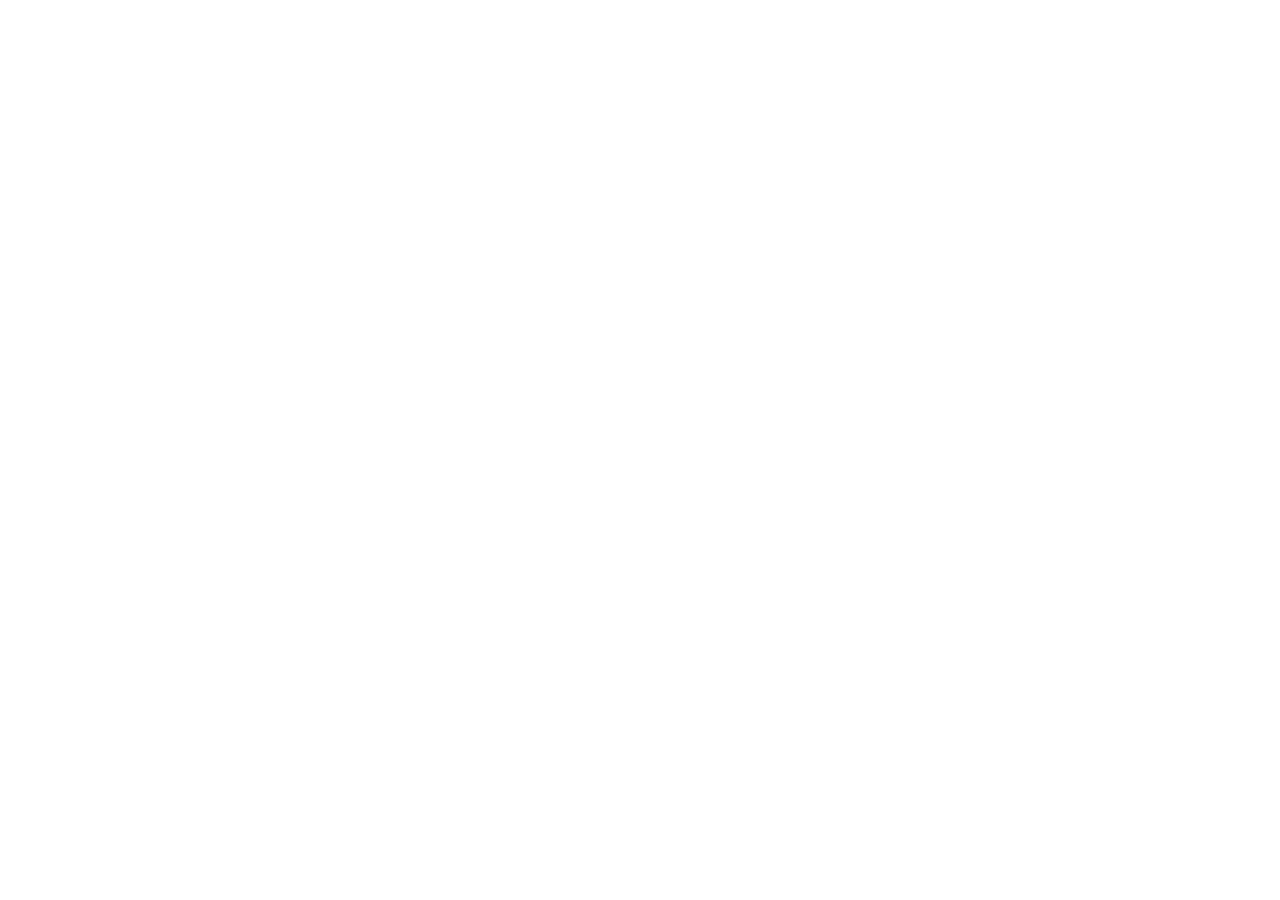
==== 8 - semântica/assets/index.html @ 69fbfe62 "feat:CSS RESET" ====
<!DOCTYPE html>
<html lang="pt=br">
<head>
    <meta charset="UTF-8">
    <meta name="viewport" content="width=device-width, initial-scale=1.0">

    <!-- Reset css vem sempre PRIMEIRO -->
    <link rel="stylesheet" href=".css/reset.css">
    

    <title>Semântica e Componentização</title>
</head>
<body>
    
</body>
</html>
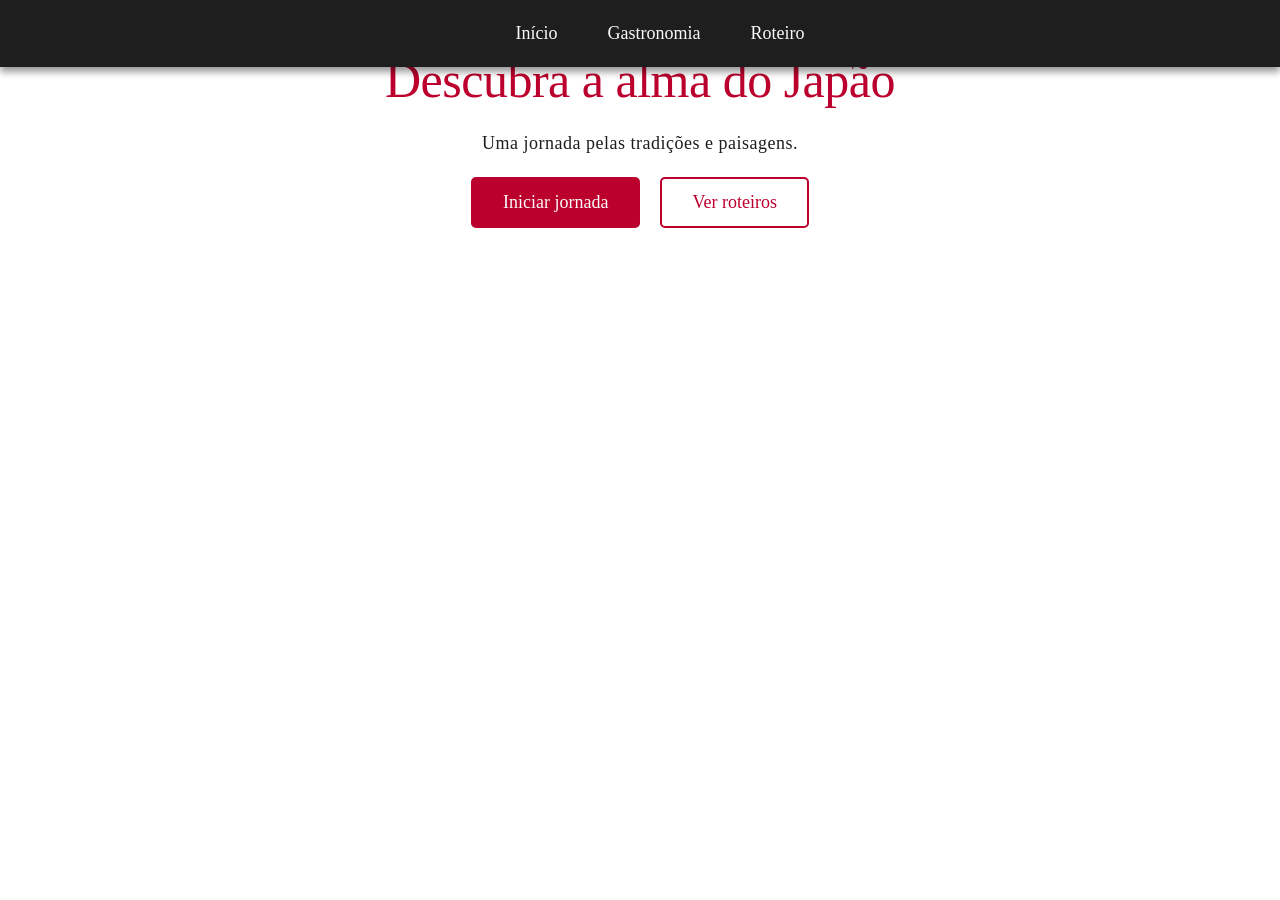
==== commit 18c4b95e: "Semântica: nad, section" ====
--- a/8 - semântica/assets/index.html
+++ b/8 - semântica/assets/index.html
@@ -5,12 +5,45 @@
     <meta name="viewport" content="width=device-width, initial-scale=1.0">
 
     <!-- Reset css vem sempre PRIMEIRO -->
-    <link rel="stylesheet" href=".css/reset.css">
-    
+    <link rel="stylesheet" href="./css/reset.css">
+    <link rel="stylesheet" href="./css/variables.css">
+
+    <!-- Ordem certa: 1º RESET CSS, 2º Variavél etc -->
+    <link rel="stylesheet" href="./css/components.css">
+    <link rel="stylesheet" href="./css/style.css">
 
     <title>Semântica e Componentização</title>
 </head>
 <body>
     
+    <header>
+        <nav> <!-- Estrutura de navação <nav> -->
+            <ul class="flex">
+                <!-- Estrutura de lista -->
+                <li><a href= "#banner" class="menu-item"> Início</a></li>
+                <li><a href= "#food" class="menu-item"> Gastronomia </a></li>
+                <li><a href= "#itinerary" class="menu-item"> Roteiro </a></li>
+            </ul>
+
+        </nav> <!-- Estrutura de navação <nav> -->
+    </header>
+
+    <main>
+        <section id="banner" class="flex">
+            <h1 class="title"> Descubra a alma do Japão</h1>
+            <p class="text"> Uma jornada pelas tradições e paisagens.</p>
+
+                    <!-- div.flex>a*2 -->
+            <div class="flex">
+                <a href="food" class="btn btn-primary"> Iniciar jornada</a>
+                <a href="#itinerary" class="btn"> Ver roteiros</a>
+            </div>
+
+
+
+
+        </section>
+    </main>
+
 </body>
 </html>
--- a/8 - semântica/assets/css/variables.css
+++ b/8 - semântica/assets/css/variables.css
@@ -0,0 +1,26 @@
+@import url('https://fonts.googleapis.com/css2?family=Montserrat:ital,wght@0,100..900;1,100..900&family=Noto+Serif:ital,wght@0,100..900;1,100..900&display=swap');
+
+
+/* Aqui vamos definir as variáveis do projeto */
+
+:root { /* Raiz do projeto */
+
+    /* Variável de Cor */
+    --primary: #BC002D;
+    --secondary: #FFB7C5;
+    --tertiary: #4A4A4A;
+    --light: #F9F9F9;
+    --dark: #1E1E1E;
+    /* Qualquer valor que precisa repetir muitas vezes, podemos criar como uma variável */
+
+
+    /* Variável de Fonte - Títulos */
+
+    /* BOAS PRÁTICAS: Caso não carregar a fonte Noto Serif para o usuário, tem a opção de uma 2ª fonte. Caso mesmo assim não carregar, temos uma 3ª fonte (como reserva) */
+    --title: 'Noto Serif', Trebuchet MS, sans-serif;
+    --title-size: 46px; 
+
+    /* Variável de Fonte - Textos */
+    --text: 'Monstserrat', Roboto, Calibri;
+    --text-size: 18px; 
+}
--- a/8 - semântica/assets/css/components.css
+++ b/8 - semântica/assets/css/components.css
@@ -0,0 +1,71 @@
+
+.title {
+    color: var(--primary);
+    font-family: var (--title);
+    font-size: var (--title-size);
+    font-weight: 400;
+    line-height: 1.2;
+    letter-spacing: -0.5px;
+
+}
+
+
+
+/* Formatação dos Textos */
+.text {
+  font-family: var(--text);
+  font-size: var(--text-size);
+  font-weight: 400;
+  line-height: 1.5;
+  letter-spacing: 0.5px;
+  color: var(--dark);
+}
+
+/* Formatação dos Botões */
+.btn {
+  color: var(--primary);
+  font-family: var(--text);
+  font-size: var(--text-size);
+  font-weight: 500;
+  border: 2px solid var(--primary);
+  border-radius: 5px;
+  padding: 10px 30px;
+  cursor: pointer;
+  outline: none;
+  display: inline-block;
+  text-decoration: none;
+  transition: all 0.5s ease;
+
+  &:hover {
+    background-color: var(--primary);
+    color: var(--light);
+    box-shadow: 0 5px 7px rgba(0, 0, 0, 0.2);
+  }
+}
+
+.btn-primary {
+  background-color: var(--primary);
+  color: var(--light);
+  
+  &:hover {
+    background-color: var(--secondary);
+    border-color: var(--secondary);
+    color: var(--primary);
+  }
+}
+
+.btn-secondary {
+  background-color: var(--secondary);
+  border-color: var(--secondary);
+  color: var(--primary);
+  
+  &:hover {
+    background-color: var(--primary);
+    border-color: var(--primary);
+  }
+}
+
+.flex {
+  display: flex;
+  gap: 20px;
+}
--- a/8 - semântica/assets/css/style.css
+++ b/8 - semântica/assets/css/style.css
@@ -0,0 +1,131 @@
+html {
+    scroll-behavior: smooth;
+}
+
+header {
+    /**/
+    background-color: var(--dark);
+    position: fixed; /* DEIXAR MENU FIXO */
+    top: 0; 
+    width: 100vw;  /*vw - vai pegar a largura do dispositivo do usuário .  vh - altura*/ 
+    z-index: 10; /*define a camada. Esse nº é elevado, ou seja, nada vai passar na frente dele*/ 
+    box-shadow: 0 5px 7px rgba(0, 0, 0, 0.4);
+
+
+}
+
+nav ul {
+    justify-content: center;
+
+    li {
+        list-style: none;
+    
+        a {
+            color: var(--light);
+            font-family: var(--text);
+            font-size: var(--text-size);
+            text-decoration: none;
+            padding: 20px 15px;
+            display: inline-block;
+            transition: all .5s ease;
+        
+            &:hover {
+                color: var(--primary);
+            }
+        }
+    }
+}
+
+#banner {
+    
+    
+    flex-direction: column;
+    justify-content: center;
+    align-items: center;
+    position: relative;
+
+    &::before {
+        content: '';
+        background-color: #ffffff80;
+        position: absolute;
+        top: 0;
+        left: 0;
+        width: 100%;
+        height: 100%;
+        z-index: 0;
+    }
+
+    * {
+        z-index: 1;
+    }
+}
+
+h1.title {
+  font-size: 50px;
+  font-weight: 500;
+  margin-top: 50px;
+}
+
+#food {
+    padding: 50px 40px;
+
+    h2 {
+        text-align: center;
+        margin-bottom: 50px;
+    }
+
+    figure {
+        justify-content: space-evenly;
+        align-items: center;
+
+        img {
+            box-shadow: 0 3px 10px rgba(0, 0, 0, 0.5);
+            border-radius: 10px;
+            height: 400px;
+            transition: all .5s ease;
+
+            &:hover {
+                transform: scale(1.1);
+            }
+        }
+    }
+}
+
+#itinerary {
+    background-color: var(--light);
+    padding: 50px 40px;
+    align-items: center;
+    justify-content: space-between;
+
+    h2 {
+        margin-bottom: 50px;
+    }
+
+    .info {
+        width: 59%;
+
+        p {
+            margin-bottom: 20px;
+            text-align: justify;
+        }
+
+        a {
+            margin-top: 30px;
+        }
+    }
+
+    img {
+        height: 400px;
+        object-fit: contain;
+    }
+}
+
+footer {
+    background-color: var(--dark);
+    padding: 30px 0;
+    text-align: center;
+
+    .text {
+        color: var(--light);
+    }
+}
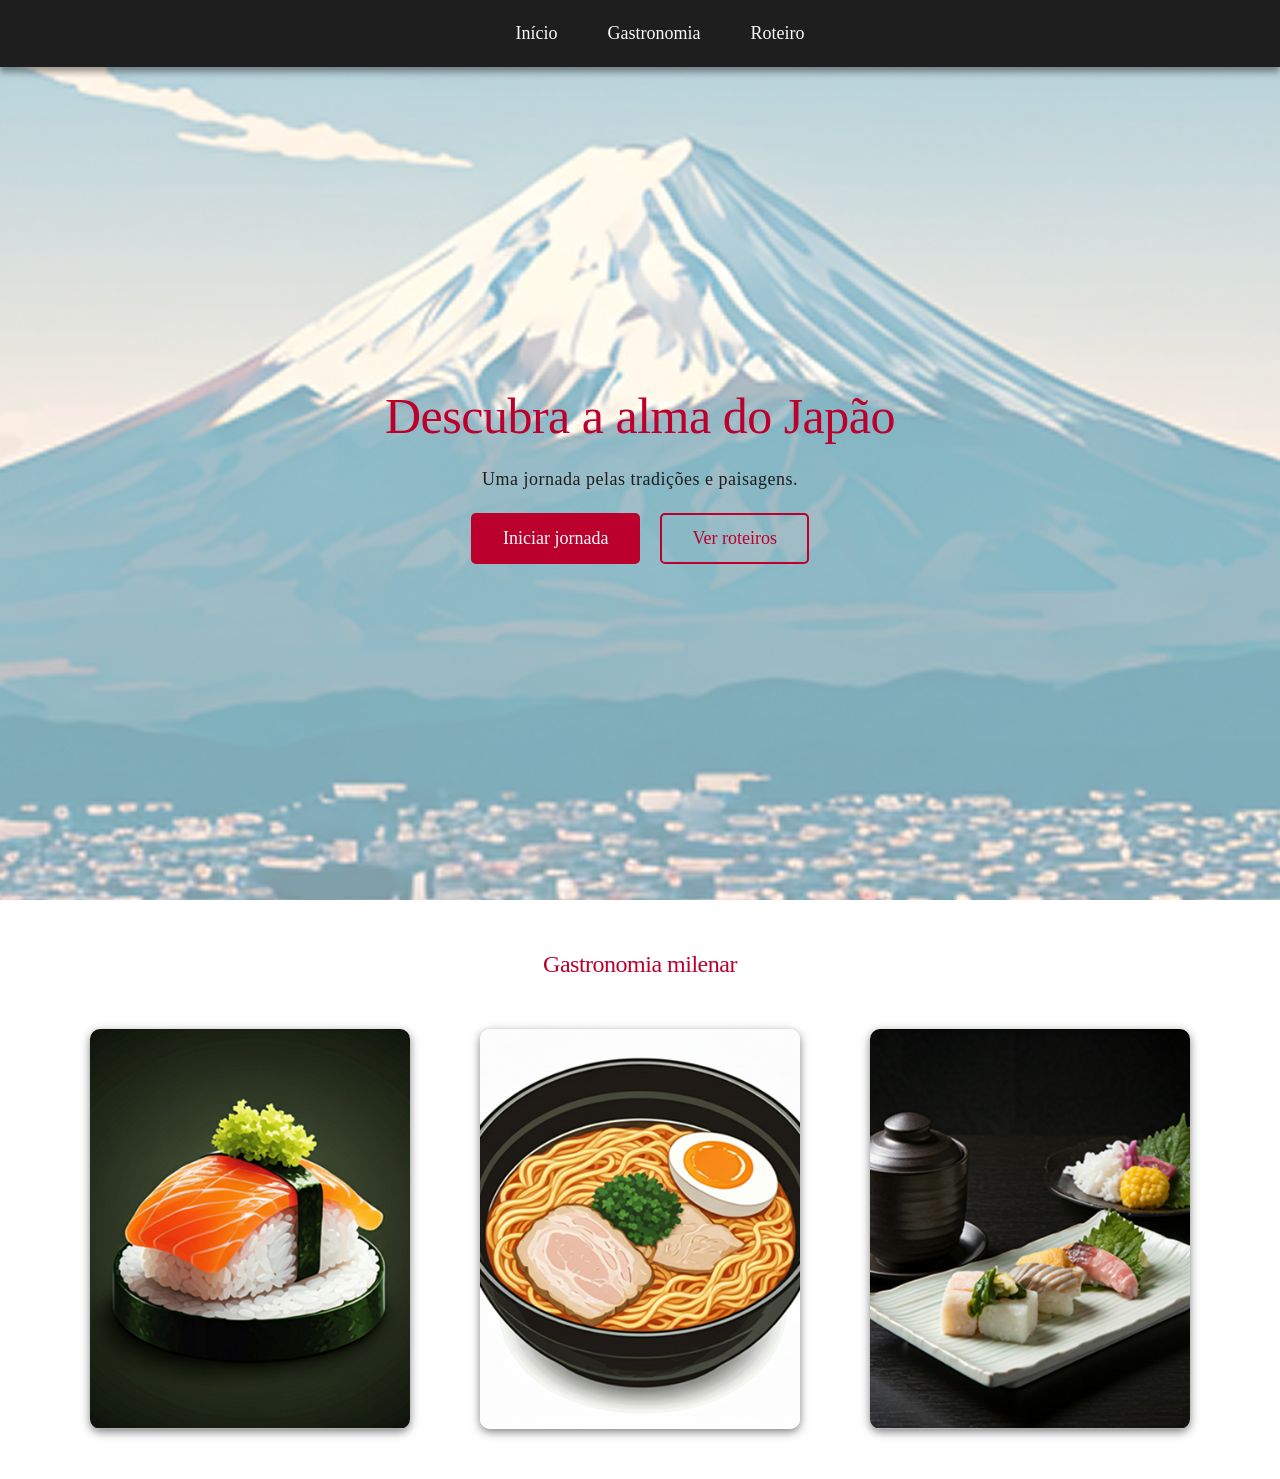
==== commit dc47047e: "Semântica: figure" ====
--- a/8 - semântica/assets/index.html
+++ b/8 - semântica/assets/index.html
@@ -39,9 +39,16 @@
                 <a href="#itinerary" class="btn"> Ver roteiros</a>
             </div>
 
+        </section>
 
-
-
+                 <!-- section#food>h2.title -->
+        <section id="food">
+            <h2 class="title">Gastronomia milenar</h2>
+            <figure class="flex"> <!-- class figure é um container para quando usar imagens -->
+                <img src="./images/sushi.jpg" alt="Sushi">
+                <img src="./images/lamen.jpg" alt="Lamen">
+                <img src="./images/kaiseki.jpg" alt="Kaiseki">
+            </figure>
         </section>
     </main>
 
--- a/8 - semântica/assets/css/style.css
+++ b/8 - semântica/assets/css/style.css
@@ -29,7 +29,7 @@
             display: inline-block;
             transition: all .5s ease;
         
-            &:hover {
+            &:hover { 
                 color: var(--primary);
             }
         }
@@ -37,7 +37,9 @@
 }
 
 #banner {
-    
+    background-image: url(../images/Mount\ Fuji.jpg);
+    height: 100vh;
+    background-size: cover;
     
     flex-direction: column;
     justify-content: center;
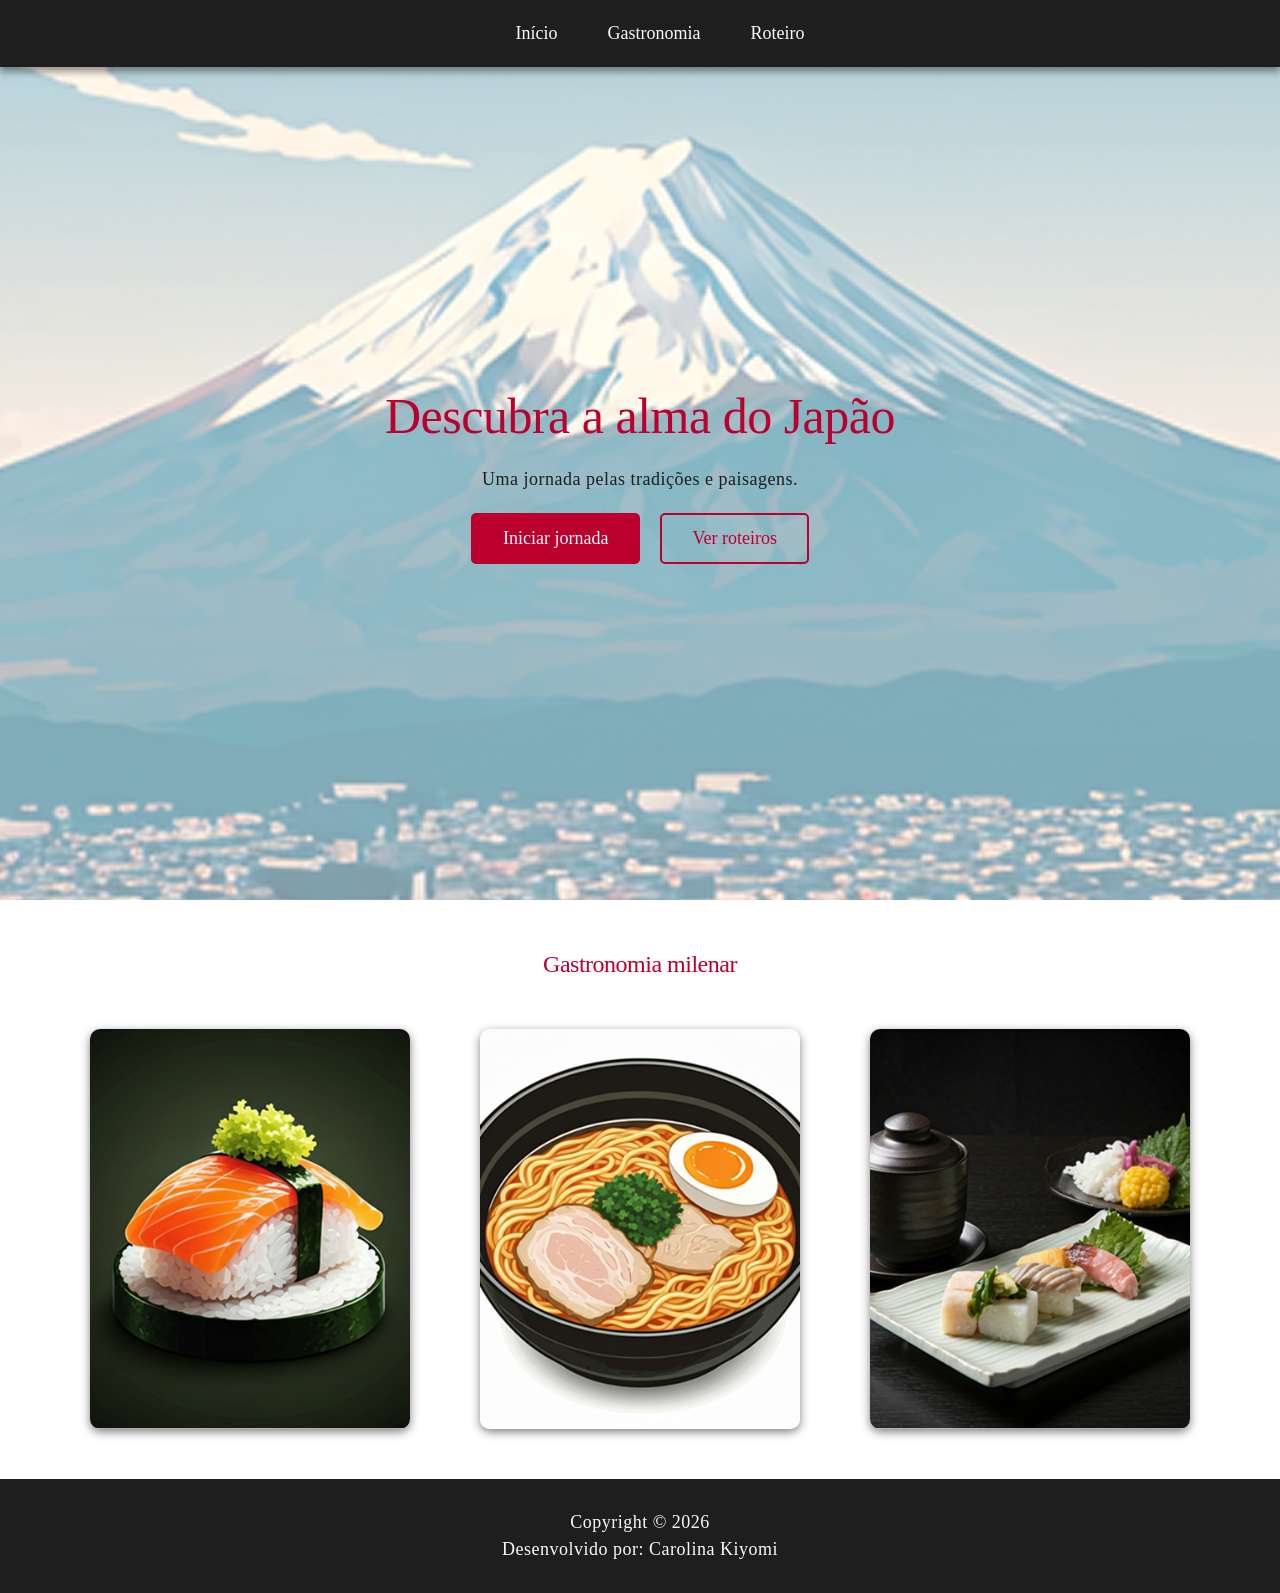
==== commit 589d646a: "Rodapé" ====
--- a/8 - semântica/assets/index.html
+++ b/8 - semântica/assets/index.html
@@ -52,5 +52,10 @@
         </section>
     </main>
 
+    <footer> <!-- Rodapé -->
+        <p class="text">Copyright &copy; 2026</p>
+        <h6 class="text">Desenvolvido por: Carolina Kiyomi</h6>
+    </footer>
+
 </body>
 </html>
